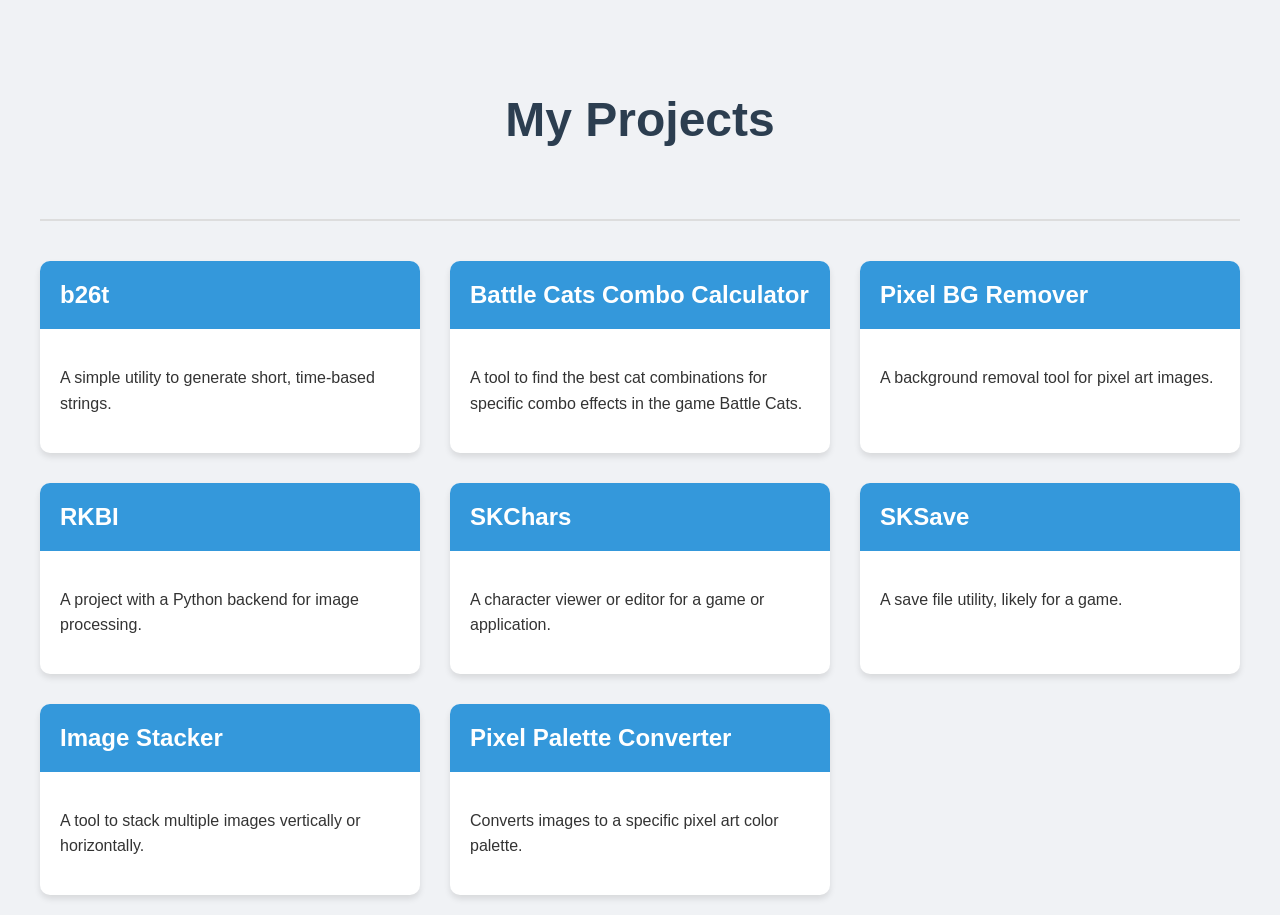
==== index.html @ c2c3d84b "Initial Commit" ====
<!DOCTYPE html>
<html lang="en">
<head>
    <meta charset="UTF-8">
    <meta name="viewport" content="width=device-width, initial-scale=1.0">
    <title>Project Portfolio</title>
    <link rel="stylesheet" href="style.css">
</head>
<body>
    <div class="container">
        <header>
            <h1>My Projects</h1>
        </header>
        <main id="project-grid">
        </main>
    </div>
    <script src="script.js"></script>
</body>
</html>
---- style.css ----
body {
    font-family: 'Segoe UI', Tahoma, Geneva, Verdana, sans-serif;
    background-color: #f0f2f5;
    margin: 0;
    padding: 20px;
    color: #333;
}

.container {
    max-width: 1200px;
    margin: 0 auto;
}

header {
    text-align: center;
    padding: 40px 0;
    border-bottom: 2px solid #ddd;
    margin-bottom: 40px;
}

header h1 {
    font-size: 3em;
    color: #2c3e50;
}

#project-grid {
    display: grid;
    grid-template-columns: repeat(auto-fill, minmax(300px, 1fr));
    gap: 30px;
}

.project-card {
    background-color: #fff;
    border-radius: 10px;
    box-shadow: 0 4px 6px rgba(0, 0, 0, 0.1);
    overflow: hidden;
    transition: transform 0.3s ease, box-shadow 0.3s ease;
}

.project-card:hover {
    transform: translateY(-5px);
    box-shadow: 0 12px 16px rgba(0, 0, 0, 0.2);
}

.project-card a {
    text-decoration: none;
    color: inherit;
    display: block;
}

.project-card h2 {
    font-size: 1.5em;
    margin: 0;
    padding: 20px;
    background-color: #3498db;
    color: #fff;
}

.project-card p {
    padding: 20px;
    font-size: 1em;
    line-height: 1.6;
}
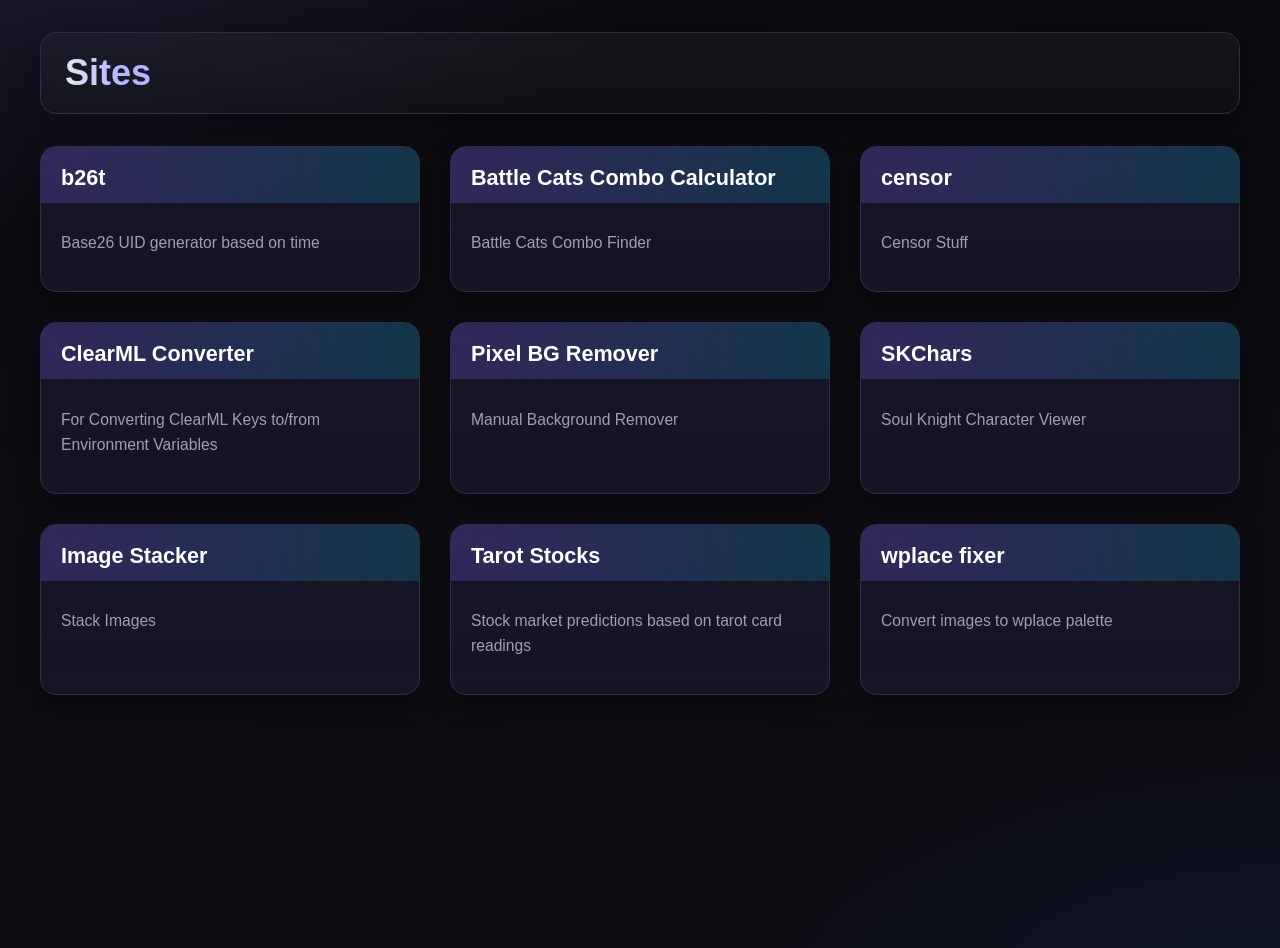
==== commit 25211618: "Sites update style" ====
--- a/index.html
+++ b/index.html
@@ -3,17 +3,19 @@
 <head>
     <meta charset="UTF-8">
     <meta name="viewport" content="width=device-width, initial-scale=1.0">
-    <title>Project Portfolio</title>
+    <title>Sites</title>
     <link rel="stylesheet" href="style.css">
 </head>
 <body>
     <div class="container">
-        <header>
-            <h1>My Projects</h1>
+        <header class="site-header">
+            <div class="brand">
+                <h1 class="site-title">Sites</h1>
+            </div>
         </header>
-        <main id="project-grid">
+        <main id="project-grid" aria-live="polite" aria-busy="true">
         </main>
     </div>
     <script src="script.js"></script>
 </body>
-</html>+</html>
--- a/style.css
+++ b/style.css
@@ -1,9 +1,24 @@
+:root {
+    --bg: #0b0b10;
+    --bg-2: #141425;
+    --text: #e5e7eb;
+    --muted: #a0a0b3;
+    --card: #17172ac0;
+    --border: #2d2d47;
+    --accent: #8b5cf6;
+    --accent-2: #06b6d4;
+    --hail: #ff9a3c;
+}
+
 body {
     font-family: 'Segoe UI', Tahoma, Geneva, Verdana, sans-serif;
-    background-color: #f0f2f5;
+    background: radial-gradient(1200px 600px at 0% -10%, #1a1a2e 0%, transparent 55%),
+                radial-gradient(900px 500px at 100% 110%, #0f172a 0%, transparent 60%),
+                linear-gradient(180deg, var(--bg) 0%, #0e0e15 100%);
     margin: 0;
-    padding: 20px;
-    color: #333;
+    padding: 24px;
+    color: var(--text);
+    min-height: 100vh;
 }
 
 .container {
@@ -11,17 +26,33 @@
     margin: 0 auto;
 }
 
-header {
-    text-align: center;
-    padding: 40px 0;
-    border-bottom: 2px solid #ddd;
-    margin-bottom: 40px;
+.site-header {
+    display: flex;
+    align-items: center;
+    justify-content: space-between;
+    gap: 16px;
+    padding: 20px 24px;
+    border: 1px solid var(--border);
+    border-radius: 16px;
+    background: linear-gradient(180deg, rgba(255,255,255,0.04), rgba(255,255,255,0.02));
+    backdrop-filter: blur(6px);
+    box-shadow: 0 10px 30px rgba(0,0,0,0.35);
+    margin: 8px 0 32px;
 }
 
-header h1 {
-    font-size: 3em;
-    color: #2c3e50;
+.brand { display: flex; align-items: center; gap: 12px; }
+
+.site-title {
+    font-size: 2.25rem;
+    line-height: 1.1;
+    margin: 0;
+    background: linear-gradient(90deg, var(--text), #b4b7ff 60%);
+    -webkit-background-clip: text;
+    background-clip: text;
+    color: transparent;
 }
+
+/* (badge/chip styles removed per request: no hail toggle) */
 
 #project-grid {
     display: grid;
@@ -30,16 +61,19 @@
 }
 
 .project-card {
-    background-color: #fff;
-    border-radius: 10px;
-    box-shadow: 0 4px 6px rgba(0, 0, 0, 0.1);
+    background: linear-gradient(180deg, rgba(23,23,42,0.9), rgba(23,23,42,0.75));
+    border-radius: 16px;
+    box-shadow: 0 10px 24px rgba(0, 0, 0, 0.45);
     overflow: hidden;
-    transition: transform 0.3s ease, box-shadow 0.3s ease;
+    position: relative;
+    transition: transform 0.3s ease, box-shadow 0.3s ease, border-color 0.2s ease;
+    border: 1px solid var(--border);
 }
 
 .project-card:hover {
-    transform: translateY(-5px);
-    box-shadow: 0 12px 16px rgba(0, 0, 0, 0.2);
+    transform: translateY(-6px);
+    box-shadow: 0 18px 32px rgba(0, 0, 0, 0.6);
+    border-color: #40406a;
 }
 
 .project-card a {
@@ -49,15 +83,23 @@
 }
 
 .project-card h2 {
-    font-size: 1.5em;
+    font-size: 1.35rem;
     margin: 0;
-    padding: 20px;
-    background-color: #3498db;
-    color: #fff;
+    padding: 18px 20px 12px;
+    background: linear-gradient(90deg, rgba(139,92,246,0.25), rgba(6,182,212,0.2));
+    color: #ffffff;
 }
 
-.project-card p {
-    padding: 20px;
-    font-size: 1em;
+ .project-card p {
+    padding: 12px 20px 20px;
+    font-size: 0.98rem;
     line-height: 1.6;
-}+    color: var(--muted);
+}
+
+/* Hail site highlight: make the name orange */
+.project-card.hail h2 {
+    color: var(--hail);
+    background: linear-gradient(90deg, rgba(255,153,51,0.22), rgba(255,153,51,0.08));
+}
+.project-card.hail { border-color: rgba(255,153,51,0.35); }
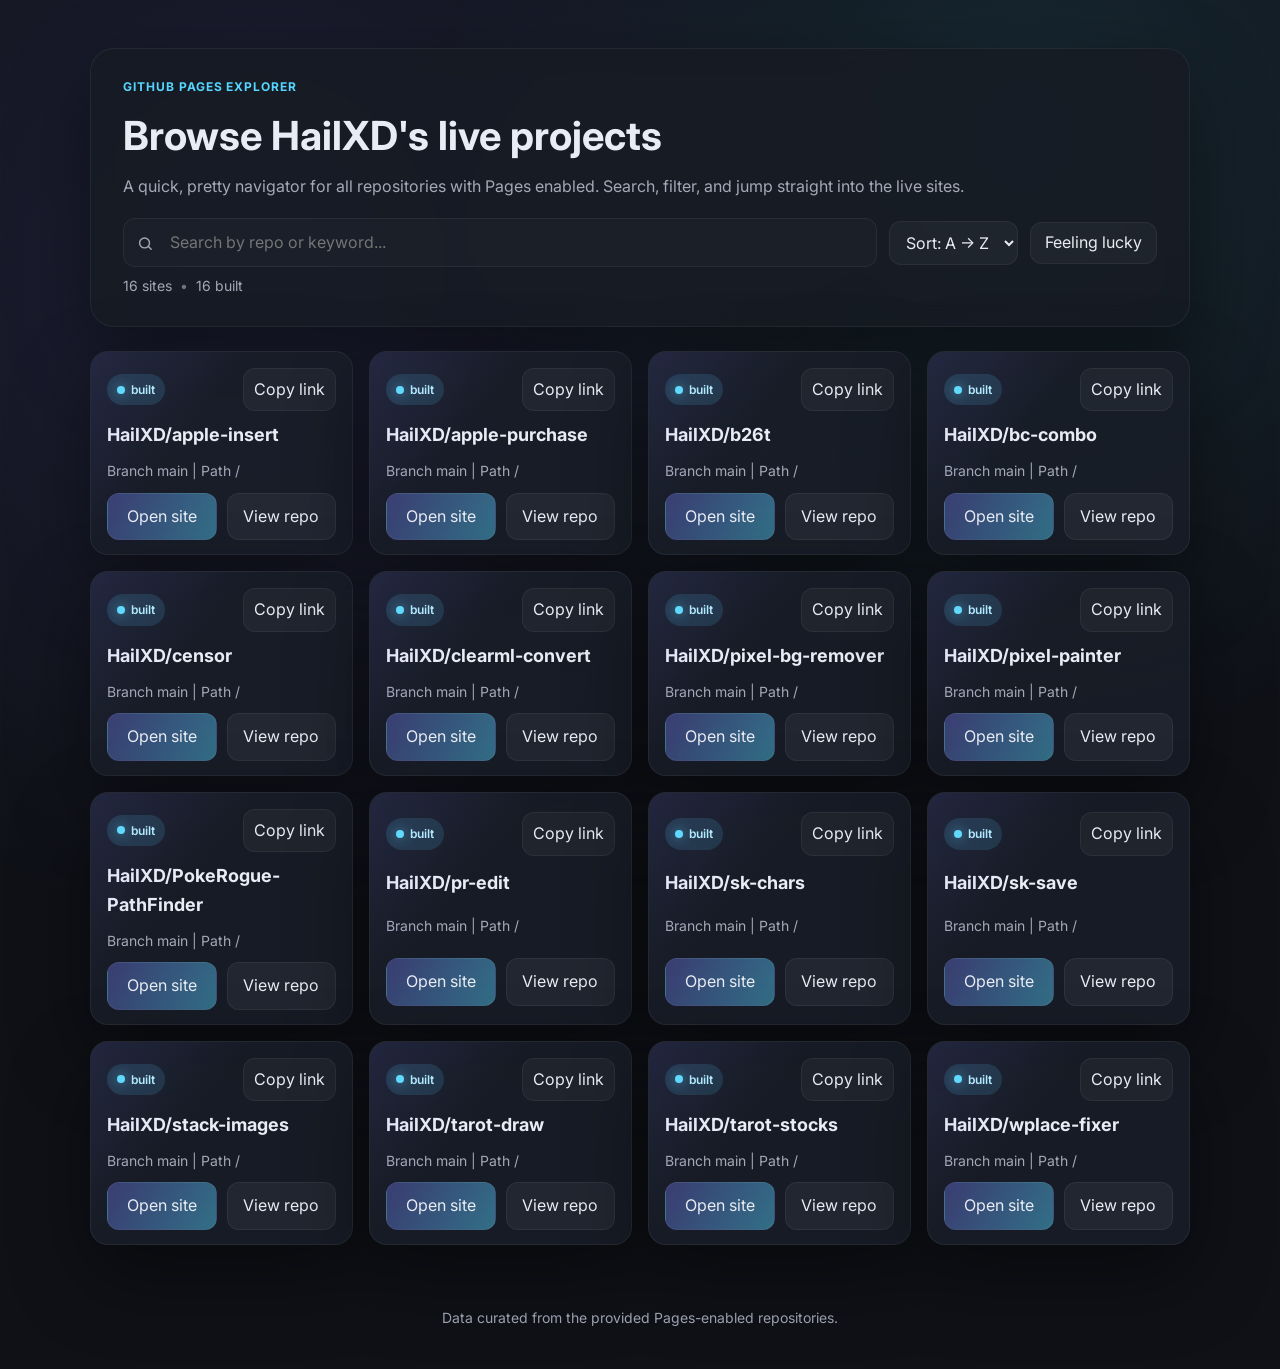
==== commit 0bb84c35: "Initial Commit" ====
--- a/index.html
+++ b/index.html
@@ -1,21 +1,52 @@
 <!DOCTYPE html>
 <html lang="en">
 <head>
-    <meta charset="UTF-8">
-    <meta name="viewport" content="width=device-width, initial-scale=1.0">
-    <title>Sites</title>
-    <link rel="stylesheet" href="style.css">
+  <meta charset="UTF-8">
+  <meta name="viewport" content="width=device-width, initial-scale=1.0">
+  <title>HailXD GitHub Pages Browser</title>
+  <link rel="preconnect" href="https://fonts.googleapis.com">
+  <link rel="preconnect" href="https://fonts.gstatic.com" crossorigin>
+  <link href="https://fonts.googleapis.com/css2?family=Inter:wght@400;500;600;700&display=swap" rel="stylesheet">
+  <link rel="stylesheet" href="styles.css">
 </head>
 <body>
-    <div class="container">
-        <header class="site-header">
-            <div class="brand">
-                <h1 class="site-title">Sites</h1>
-            </div>
-        </header>
-        <main id="project-grid" aria-live="polite" aria-busy="true">
-        </main>
-    </div>
-    <script src="script.js"></script>
+  <div class="page">
+    <header class="hero">
+      <p class="eyebrow">GitHub Pages Explorer</p>
+      <h1>Browse HailXD's live projects</h1>
+      <p class="lede">A quick, pretty navigator for all repositories with Pages enabled. Search, filter, and jump straight into the live sites.</p>
+      <div class="control-bar">
+        <label class="search">
+          <svg aria-hidden="true" viewBox="0 0 20 20">
+            <path fill="none" stroke="currentColor" stroke-linecap="round" stroke-width="1.6" d="m13.5 13.5 3.4 3.4m-1.9-7a5.5 5.5 0 1 1-11 0 5.5 5.5 0 0 1 11 0z"/>
+          </svg>
+          <input id="searchInput" type="search" placeholder="Search by repo or keyword..." spellcheck="false" autocomplete="off">
+        </label>
+        <select id="sortSelect" aria-label="Sort repositories">
+          <option value="az">Sort: A -&gt; Z</option>
+          <option value="za">Sort: Z -&gt; A</option>
+        </select>
+        <button id="randomBtn" type="button" class="btn ghost">Feeling lucky</button>
+      </div>
+      <div class="stats" aria-live="polite">
+        <span id="statCount">0 sites</span>
+        <span class="dot">&bull;</span>
+        <span id="statBuilt">built</span>
+      </div>
+    </header>
+
+    <main>
+      <section id="repoGrid" class="repo-grid" aria-live="polite" aria-label="Repository list">
+        <!-- Cards injected by script.js -->
+      </section>
+      <p id="emptyState" class="empty" hidden>No matches found. Try a different search.</p>
+    </main>
+  </div>
+
+  <footer class="footer">
+    <p>Data curated from the provided Pages-enabled repositories.</p>
+  </footer>
+
+  <script src="script.js"></script>
 </body>
 </html>
--- a/styles.css
+++ b/styles.css
@@ -0,0 +1,283 @@
+:root {
+  color-scheme: dark;
+  --bg: #0f1117;
+  --panel: rgba(23, 27, 35, 0.86);
+  --card: rgba(25, 30, 40, 0.85);
+  --border: rgba(255, 255, 255, 0.06);
+  --muted: #a4a9b8;
+  --text: #e9ecf4;
+  --accent: #7b7cff;
+  --accent-2: #55d6ff;
+  --shadow: 0 30px 80px rgba(0, 0, 0, 0.45);
+  font-family: 'Inter', system-ui, -apple-system, BlinkMacSystemFont, 'Segoe UI', sans-serif;
+}
+
+* {
+  box-sizing: border-box;
+}
+
+body {
+  margin: 0;
+  min-height: 100vh;
+  background: radial-gradient(120% 120% at 20% 20%, rgba(123, 124, 255, 0.14), transparent 40%),
+              radial-gradient(120% 120% at 80% 10%, rgba(85, 214, 255, 0.12), transparent 38%),
+              var(--bg);
+  color: var(--text);
+  line-height: 1.6;
+  display: flex;
+  flex-direction: column;
+}
+
+.page {
+  width: min(1100px, 94vw);
+  margin: 48px auto 32px;
+}
+
+.hero {
+  background: var(--panel);
+  border: 1px solid var(--border);
+  border-radius: 24px;
+  padding: 28px 32px;
+  box-shadow: var(--shadow);
+  backdrop-filter: blur(12px);
+}
+
+.eyebrow {
+  letter-spacing: 0.08em;
+  text-transform: uppercase;
+  font-weight: 700;
+  font-size: 12px;
+  color: var(--accent-2);
+  margin: 0 0 8px;
+}
+
+.hero h1 {
+  margin: 0 0 6px;
+  font-size: clamp(32px, 4vw, 40px);
+}
+
+.lede {
+  margin: 0 0 18px;
+  color: var(--muted);
+}
+
+.control-bar {
+  display: grid;
+  grid-template-columns: 1fr repeat(2, max-content);
+  gap: 12px;
+  align-items: center;
+  margin: 12px 0 8px;
+}
+
+.control-bar input,
+.control-bar select,
+.btn {
+  font: inherit;
+}
+
+.search {
+  display: grid;
+  grid-template-columns: 24px 1fr;
+  align-items: center;
+  gap: 8px;
+  padding: 10px 12px;
+  border-radius: 12px;
+  border: 1px solid var(--border);
+  background: rgba(255, 255, 255, 0.02);
+  color: var(--muted);
+}
+
+.search svg {
+  width: 18px;
+  height: 18px;
+  color: var(--muted);
+}
+
+.search input {
+  background: transparent;
+  border: none;
+  outline: none;
+  color: var(--text);
+}
+
+.control-bar select {
+  padding: 10px 12px;
+  border-radius: 12px;
+  border: 1px solid var(--border);
+  background: rgba(255, 255, 255, 0.04);
+  color: var(--text);
+}
+
+.btn {
+  height: 42px;
+  padding: 0 14px;
+  border-radius: 12px;
+  border: 1px solid var(--border);
+  background: linear-gradient(120deg, rgba(123, 124, 255, 0.15), rgba(85, 214, 255, 0.24));
+  color: var(--text);
+  cursor: pointer;
+  transition: transform 120ms ease, box-shadow 120ms ease, background 120ms ease;
+}
+
+.btn:hover {
+  transform: translateY(-1px);
+  box-shadow: 0 10px 28px rgba(0, 0, 0, 0.18);
+}
+
+.btn.ghost {
+  background: rgba(255, 255, 255, 0.04);
+}
+
+.stats {
+  display: flex;
+  align-items: center;
+  gap: 8px;
+  color: var(--muted);
+  font-size: 14px;
+}
+
+.dot {
+  color: rgba(255, 255, 255, 0.4);
+}
+
+.repo-grid {
+  margin-top: 24px;
+  display: grid;
+  grid-template-columns: repeat(auto-fit, minmax(260px, 1fr));
+  gap: 16px;
+}
+
+.repo-card {
+  background: var(--card);
+  border-radius: 18px;
+  padding: 16px 16px 14px;
+  border: 1px solid var(--border);
+  box-shadow: var(--shadow);
+  display: grid;
+  gap: 10px;
+  position: relative;
+  overflow: hidden;
+}
+
+.repo-card::before {
+  content: "";
+  position: absolute;
+  inset: 0;
+  background: linear-gradient(130deg, rgba(123, 124, 255, 0.12), transparent 38%);
+  pointer-events: none;
+}
+
+.repo-card:hover {
+  transform: translateY(-2px);
+  transition: transform 140ms ease;
+}
+
+.card-top {
+  display: flex;
+  justify-content: space-between;
+  align-items: center;
+  gap: 8px;
+}
+
+.badge {
+  display: inline-flex;
+  align-items: center;
+  gap: 6px;
+  padding: 6px 10px;
+  border-radius: 999px;
+  background: rgba(85, 214, 255, 0.14);
+  color: #b5f0ff;
+  font-size: 12px;
+  font-weight: 600;
+}
+
+.badge::before {
+  content: "";
+  width: 8px;
+  height: 8px;
+  border-radius: 50%;
+  background: #5fe1ff;
+  box-shadow: 0 0 12px rgba(95, 225, 255, 0.6);
+}
+
+.copy-btn {
+  background: rgba(255, 255, 255, 0.04);
+  color: var(--text);
+  border: 1px solid var(--border);
+  border-radius: 12px;
+  padding: 8px 10px;
+  cursor: pointer;
+  font: inherit;
+  transition: background 120ms ease, transform 120ms ease;
+}
+
+.copy-btn:hover {
+  background: rgba(255, 255, 255, 0.08);
+  transform: translateY(-1px);
+}
+
+.repo-card h3 {
+  margin: 0;
+  font-size: 18px;
+}
+
+.meta {
+  margin: 0;
+  color: var(--muted);
+  font-size: 14px;
+}
+
+.actions {
+  display: flex;
+  gap: 10px;
+  align-items: center;
+}
+
+.actions a,
+.actions button {
+  flex: 1;
+  text-align: center;
+  text-decoration: none;
+  color: var(--text);
+  padding: 10px 12px;
+  border-radius: 12px;
+  border: 1px solid var(--border);
+  background: rgba(255, 255, 255, 0.05);
+  transition: transform 120ms ease, box-shadow 120ms ease, background 120ms ease;
+}
+
+.actions a.primary {
+  background: linear-gradient(120deg, rgba(123, 124, 255, 0.35), rgba(85, 214, 255, 0.45));
+}
+
+.actions a:hover,
+.actions button:hover {
+  transform: translateY(-1px);
+  box-shadow: 0 10px 24px rgba(0, 0, 0, 0.18);
+}
+
+.footer {
+  text-align: center;
+  padding: 16px 0 26px;
+  color: var(--muted);
+  font-size: 14px;
+}
+
+.empty {
+  text-align: center;
+  color: var(--muted);
+  padding: 22px;
+  background: rgba(255, 255, 255, 0.03);
+  border: 1px dashed var(--border);
+  border-radius: 16px;
+}
+
+@media (max-width: 700px) {
+  .control-bar {
+    grid-template-columns: 1fr;
+  }
+
+  .page {
+    margin-top: 32px;
+  }
+}
